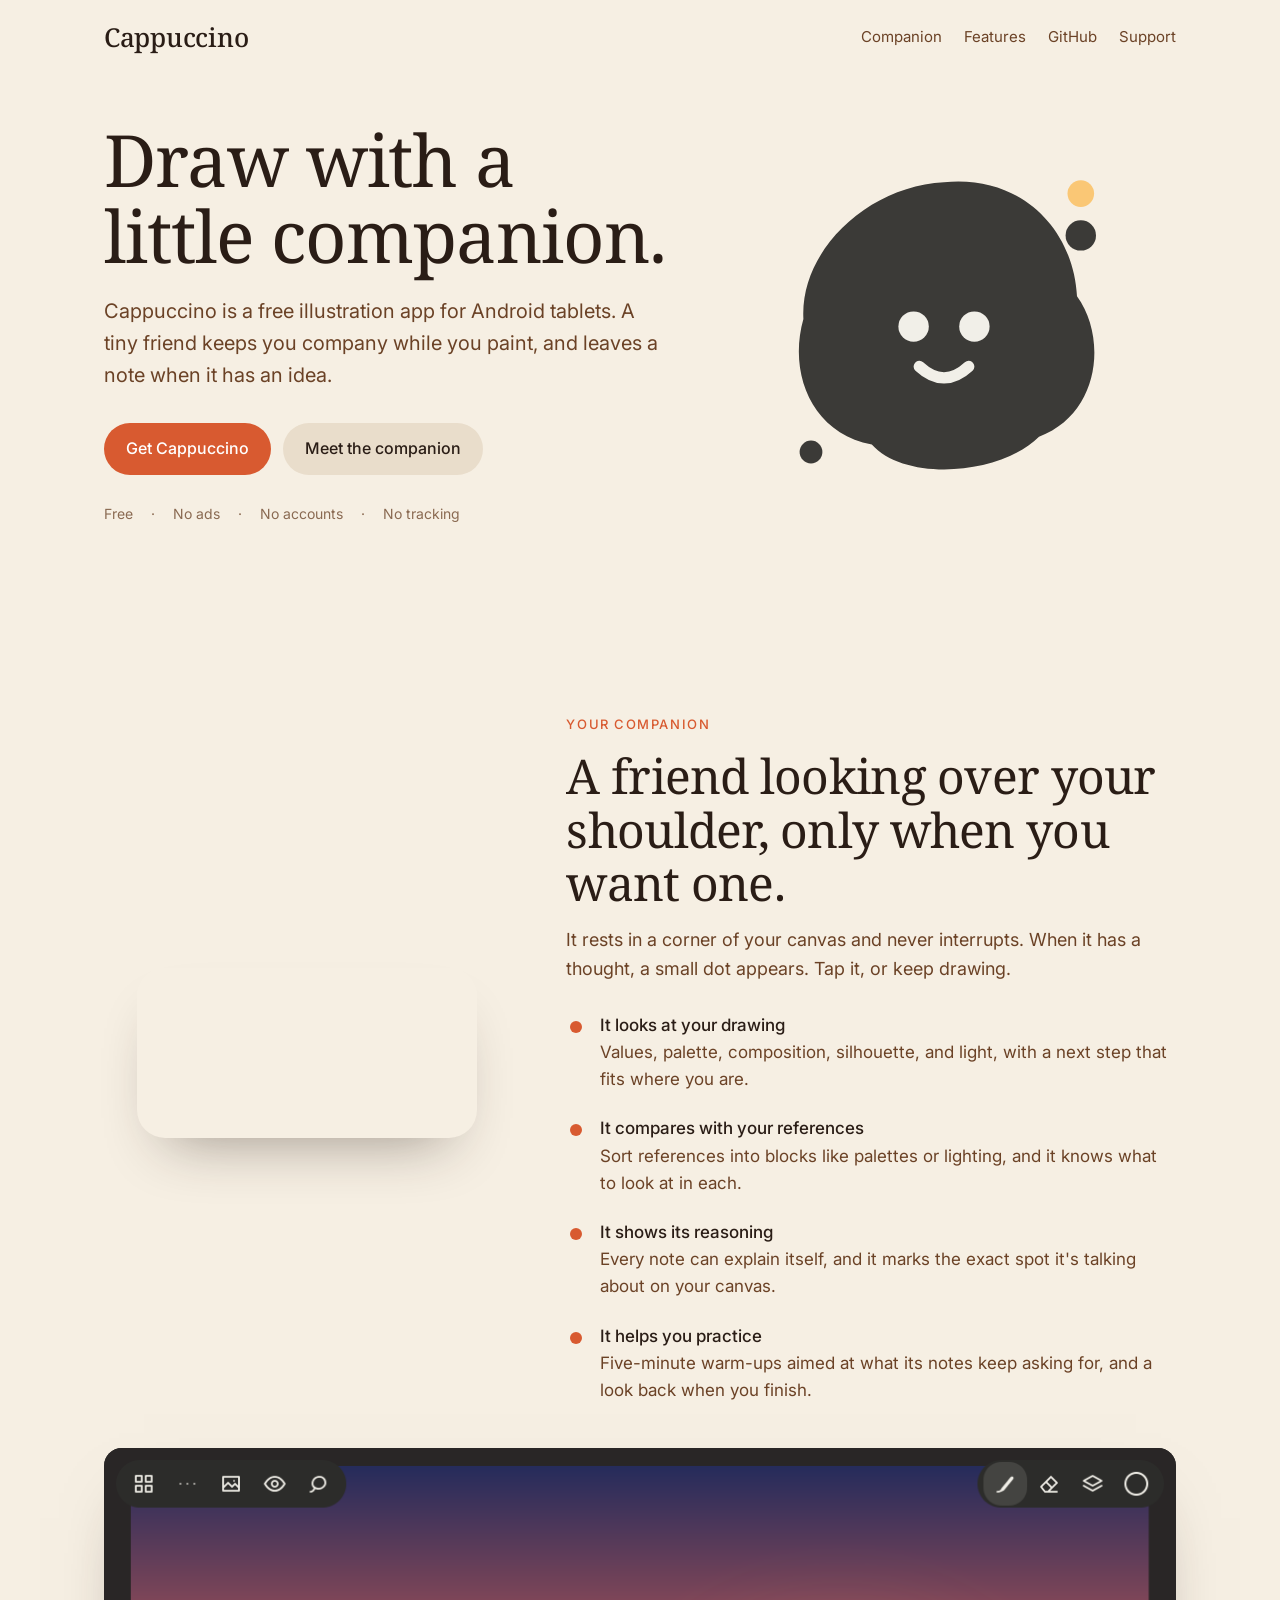
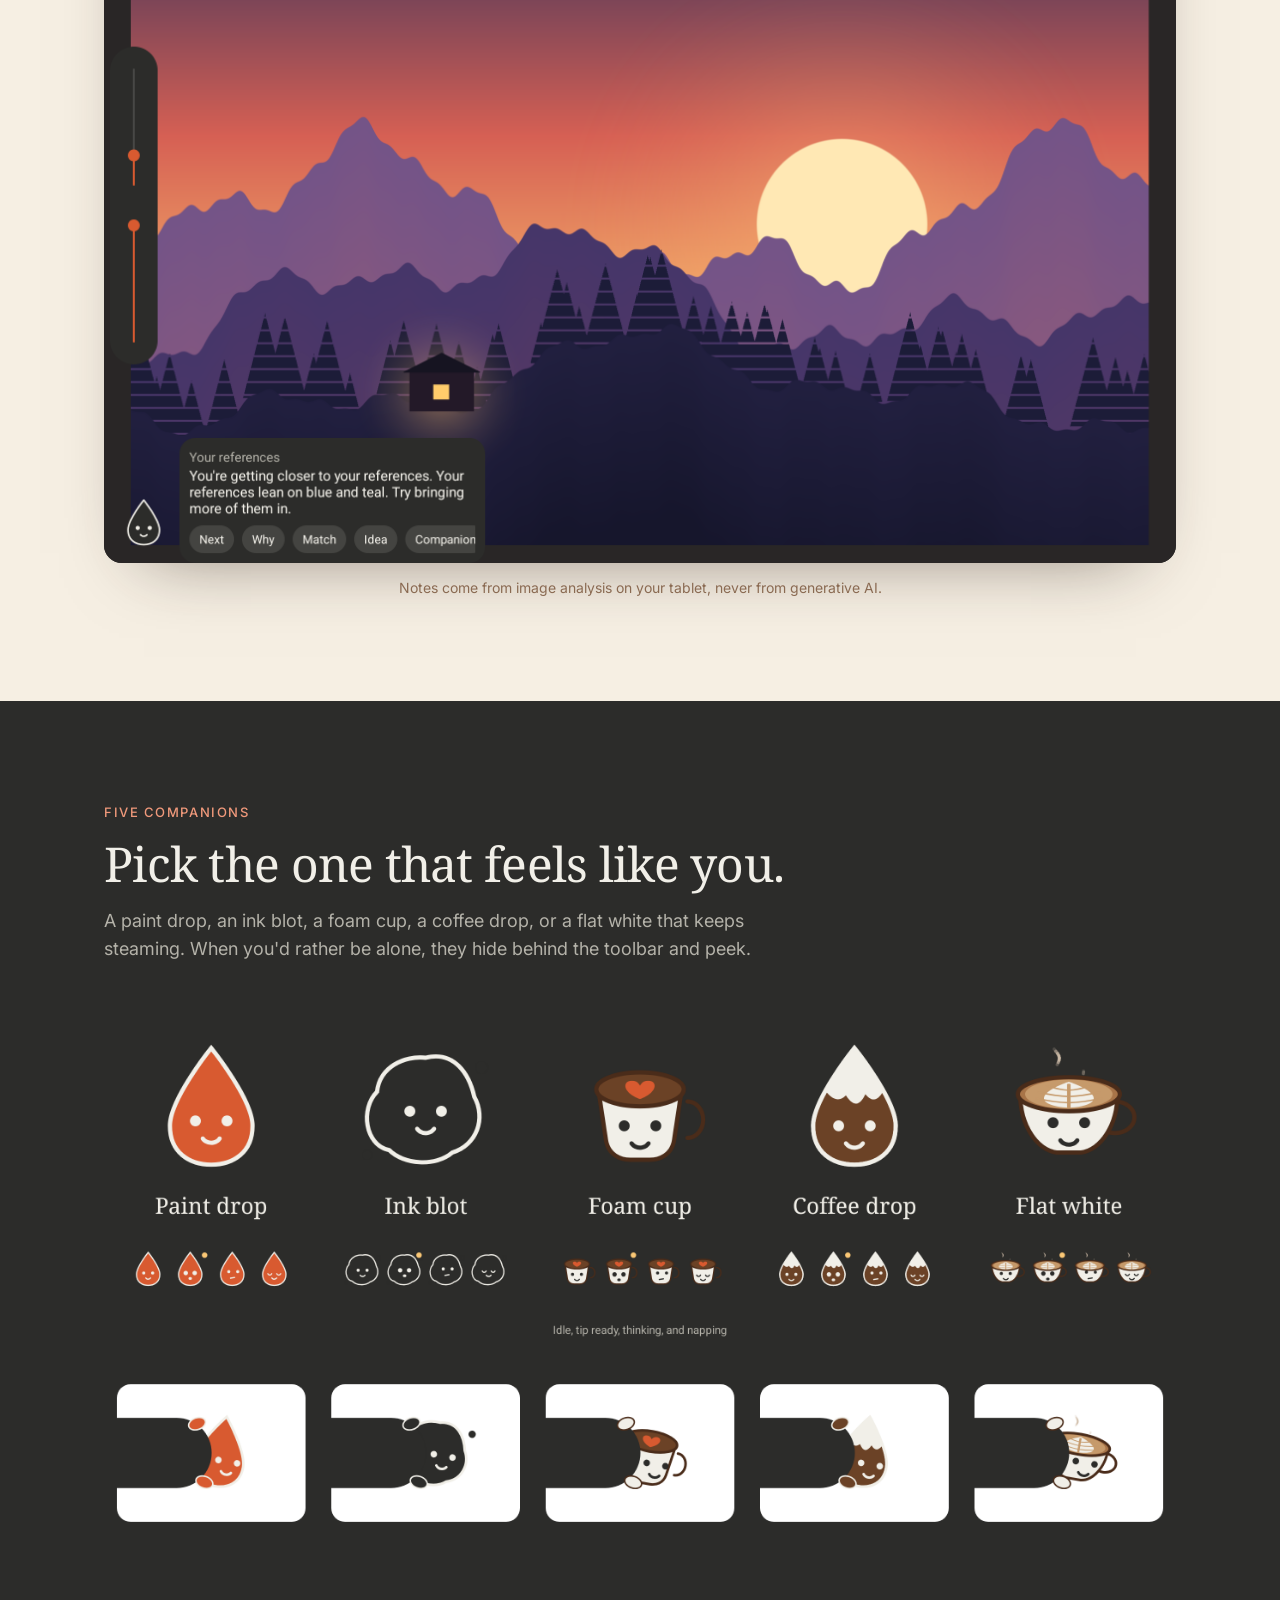
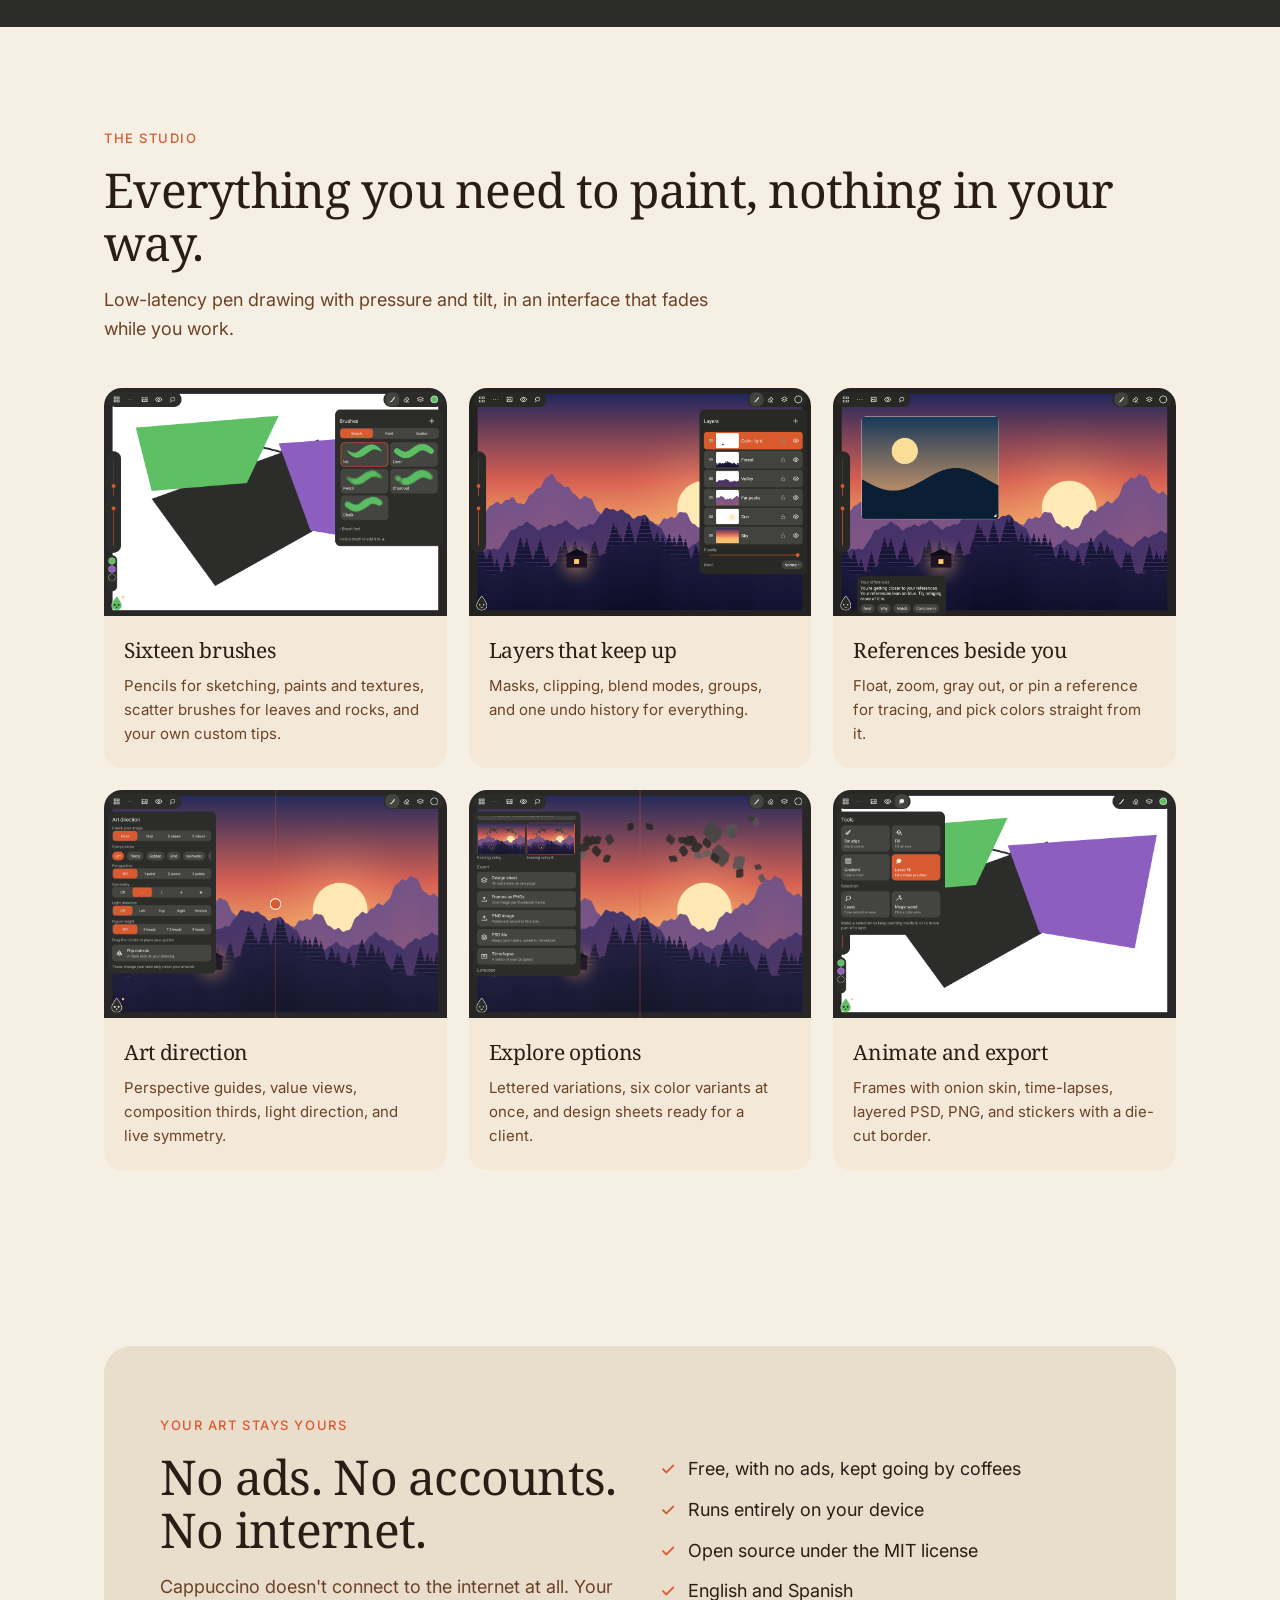
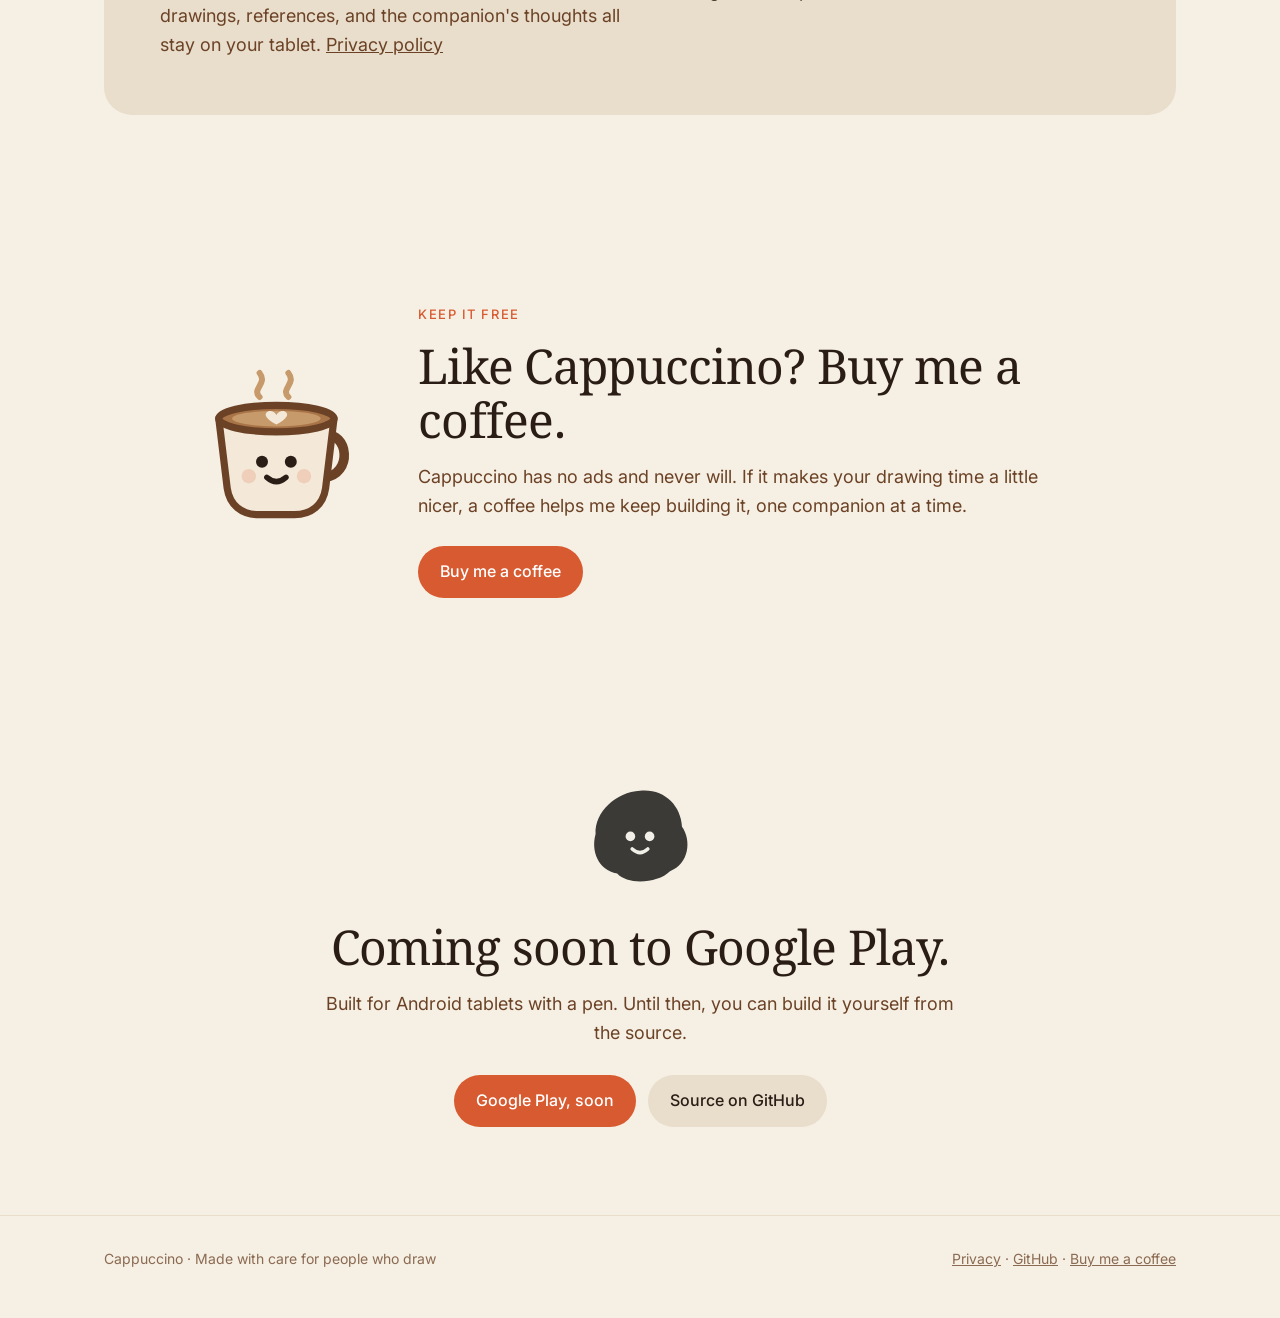
==== docs/index.html @ 154246c0 "page and features" ====
<!doctype html>
<html lang="en">
<head>
<meta charset="utf-8">
<meta name="viewport" content="width=device-width, initial-scale=1">
<title>Cappuccino, draw with a little companion</title>
<meta name="description" content="A free, ad-free illustration app for Android tablets, with a cute companion that gives you art feedback. No accounts, no tracking.">
<meta property="og:title" content="Cappuccino">
<meta property="og:description" content="Draw with a little companion. Free, no ads, no tracking.">
<meta property="og:image" content="screenshots/companion-note.png">
<link rel="icon" href="data:image/svg+xml,%3Csvg xmlns='http://www.w3.org/2000/svg' viewBox='0 0 200 200'%3E%3Cpath fill='%233b3a37' d='M100 28C140 24 168 52 170 88C186 110 182 150 150 162C130 182 80 186 62 166C30 160 18 128 26 100C24 64 60 30 100 28Z'/%3E%3Ccircle cx='84' cy='104' r='9' fill='%23f1efe8'/%3E%3Ccircle cx='116' cy='104' r='9' fill='%23f1efe8'/%3E%3C/svg%3E">
<link rel="preconnect" href="https://fonts.googleapis.com">
<link rel="preconnect" href="https://fonts.gstatic.com" crossorigin>
<link href="https://fonts.googleapis.com/css2?family=Noto+Serif:wght@400;500&family=Inter:wght@400;500&display=swap" rel="stylesheet">
<style>
  :root {
    --cream: #f6efe3;
    --oat: #e9ddcb;
    --foam: #f4e9d8;
    --espresso: #2a1d16;
    --cocoa: #6b4226;
    --accent: #d85a30;
    --ink: #3b3a37;
    --studio: #2c2c2a;
    --studio-text: #f1efe8;
    --muted: #8a6a52;
    --serif: "Noto Serif", Georgia, serif;
    --sans: "Inter", system-ui, sans-serif;
  }
  * { box-sizing: border-box; }
  html { scroll-behavior: smooth; }
  body {
    margin: 0;
    background: var(--cream);
    color: var(--espresso);
    font: 17px/1.6 var(--sans);
    -webkit-font-smoothing: antialiased;
  }
  img, video { display: block; max-width: 100%; }
  a { color: inherit; }
  .wrap { max-width: 1120px; margin: 0 auto; padding: 0 24px; }

  nav { display: flex; align-items: center; justify-content: space-between; padding: 24px 0; }
  .wordmark { font: 500 26px/1 var(--serif); text-decoration: none; letter-spacing: -0.01em; }
  nav .links { display: flex; gap: 22px; font-size: 15px; }
  nav .links a { text-decoration: none; color: var(--cocoa); }
  nav .links a:hover { color: var(--espresso); }

  .hero { display: grid; grid-template-columns: 1.1fr 0.9fr; align-items: center; gap: 40px; padding: 48px 0 88px; }
  h1, h2, h3 { font-family: var(--serif); font-weight: 400; letter-spacing: -0.015em; margin: 0; }
  h1 { font-size: clamp(42px, 6vw, 72px); line-height: 1.05; }
  .lede { font-size: 20px; color: var(--cocoa); margin: 22px 0 32px; max-width: 30em; }
  .buttons { display: flex; flex-wrap: wrap; gap: 12px; }
  .button {
    display: inline-flex; align-items: center; gap: 8px; padding: 13px 22px; border-radius: 999px;
    background: var(--oat); color: var(--espresso); text-decoration: none; font-weight: 500; font-size: 16px;
  }
  .button.primary { background: var(--accent); color: #fff; }
  .button.soon { cursor: default; }
  .tags { display: flex; flex-wrap: wrap; gap: 18px; margin-top: 28px; color: var(--muted); font-size: 14px; }
  .tags span::before { content: "·"; margin-right: 18px; }
  .tags span:first-child::before { content: none; }

  .blot { width: min(380px, 80vw); margin: 0 auto; }
  .blot svg { width: 100%; height: auto; overflow: visible; }
  .bob { animation: bob 4.5s ease-in-out infinite; transform-origin: 100px 170px; }
  .eyes { animation: blink 4.2s infinite; transform-box: fill-box; transform-origin: center; }
  .moon { animation: drift 6s ease-in-out infinite; }
  .moon.two { animation-delay: -3s; }
  .tip { animation: tip 4.2s ease-in-out infinite; transform-origin: 172px 34px; }
  @keyframes bob { 0%, 100% { transform: translateY(0) scale(1, 1); } 50% { transform: translateY(-8px) scale(1.01, 0.99); } }
  @keyframes blink { 0%, 92%, 100% { transform: scaleY(1); } 95% { transform: scaleY(0.1); } }
  @keyframes drift { 0%, 100% { transform: translate(0, 0); } 50% { transform: translate(4px, -6px); } }
  @keyframes tip { 0%, 40%, 100% { transform: scale(0); opacity: 0; } 50%, 85% { transform: scale(1); opacity: 1; } }

  section { padding: 88px 0; }
  .eyebrow { font-size: 13px; letter-spacing: 0.12em; text-transform: uppercase; color: var(--accent); font-weight: 500; margin-bottom: 14px; }
  h2 { font-size: clamp(32px, 4.2vw, 48px); line-height: 1.12; }
  .intro { max-width: 36em; color: var(--cocoa); font-size: 18px; margin: 16px 0 0; }

  .meet { display: grid; grid-template-columns: 0.8fr 1.2fr; gap: 56px; align-items: center; }
  .reel { width: 100%; max-width: 340px; border-radius: 28px; box-shadow: 0 30px 60px -30px rgba(42, 29, 22, 0.45); margin: 0 auto; }
  .points { list-style: none; padding: 0; margin: 28px 0 0; display: grid; gap: 22px; }
  .points li { padding-left: 34px; position: relative; }
  .points li::before { content: ""; position: absolute; left: 4px; top: 9px; width: 12px; height: 12px; border-radius: 50%; background: var(--accent); }
  .points b { font-weight: 500; display: block; }
  .points span { color: var(--cocoa); }

  .shot { border-radius: 18px; overflow: hidden; box-shadow: 0 30px 70px -40px rgba(42, 29, 22, 0.55); background: var(--studio); }
  .wide { margin-top: 44px; }
  .caption { text-align: center; color: var(--muted); font-size: 14px; margin-top: 14px; }

  .studio { background: var(--studio); color: var(--studio-text); }
  .studio .intro { color: #b4b2a9; }
  .studio .eyebrow { color: #f0997b; }
  .companions { margin-top: 44px; border-radius: 18px; overflow: hidden; }
  .companions + .companions { margin-top: 16px; }

  .grid { display: grid; grid-template-columns: repeat(3, 1fr); gap: 22px; margin-top: 44px; }
  .card { background: var(--foam); border-radius: 18px; overflow: hidden; display: flex; flex-direction: column; }
  .card img { aspect-ratio: 3 / 2; object-fit: cover; width: 100%; }
  .card div { padding: 18px 20px 22px; }
  .card h3 { font-size: 21px; margin-bottom: 6px; }
  .card p { margin: 0; color: var(--cocoa); font-size: 15px; }

  .promise { background: var(--oat); border-radius: 28px; padding: 56px; display: grid; grid-template-columns: 1fr 1fr; gap: 40px; align-items: center; }
  .promise ul { list-style: none; padding: 0; margin: 0; display: grid; gap: 12px; font-size: 18px; }
  .promise li::before { content: "✓"; color: var(--accent); margin-right: 12px; font-weight: 500; }

  .coffee { display: grid; grid-template-columns: auto 1fr; gap: 48px; align-items: center; max-width: 900px; margin: 0 auto; }
  .coffee .cup { width: 180px; overflow: visible; }
  .coffee .buttons { margin-top: 26px; }
  .steam { animation: steam 3s ease-in-out infinite; }
  @keyframes steam { 0%, 100% { opacity: 0.35; transform: translateY(2px); } 50% { opacity: 1; transform: translateY(-4px); } }

  .download { text-align: center; }
  .download .buttons { justify-content: center; margin-top: 28px; }
  .download .blot { width: 120px; margin-bottom: 18px; }

  footer { border-top: 1px solid var(--oat); padding: 32px 0 48px; color: var(--muted); font-size: 14px; }
  footer .wrap { display: flex; flex-wrap: wrap; justify-content: space-between; gap: 12px; }

  @media (max-width: 860px) {
    .hero, .meet, .promise { grid-template-columns: 1fr; }
    .hero { padding-top: 16px; text-align: left; }
    .hero .blot { order: -1; width: 220px; margin: 0; }
    .grid { grid-template-columns: 1fr 1fr; }
    .promise { padding: 36px 28px; }
    .coffee { grid-template-columns: 1fr; gap: 20px; }
    .coffee .cup { width: 120px; }
    section { padding: 64px 0; }
  }
  @media (max-width: 560px) {
    .grid { grid-template-columns: 1fr; }
    nav .links a.optional { display: none; }
  }
  @media (prefers-reduced-motion: reduce) {
    .bob, .eyes, .moon, .tip, .steam { animation: none; }
    .tip { opacity: 0; }
  }
</style>
</head>
<body>

<header class="wrap">
  <nav>
    <a class="wordmark" href="#">Cappuccino</a>
    <div class="links">
      <a class="optional" href="#companion">Companion</a>
      <a class="optional" href="#features">Features</a>
      <a href="https://github.com/FedeLoch/cappuccino">GitHub</a>
      <a href="https://buymeacoffee.com/fedelochbaum">Support</a>
    </div>
  </nav>

  <div class="hero">
    <div>
      <h1>Draw with a little companion.</h1>
      <p class="lede">Cappuccino is a free illustration app for Android tablets. A tiny friend keeps you company while you paint, and leaves a note when it has an idea.</p>
      <div class="buttons">
        <a class="button primary" href="#download">Get Cappuccino</a>
        <a class="button" href="#companion">Meet the companion</a>
      </div>
      <div class="tags"><span>Free</span><span>No ads</span><span>No accounts</span><span>No tracking</span></div>
    </div>
    <div class="blot" aria-hidden="true">
      <svg viewBox="0 0 200 200">
        <g class="bob">
          <path fill="#3b3a37" d="M100 28C140 24 168 52 170 88C186 110 182 150 150 162C130 182 80 186 62 166C30 160 18 128 26 100C24 64 60 30 100 28Z"/>
          <g class="eyes">
            <circle cx="84" cy="104" r="8" fill="#f1efe8"/>
            <circle cx="116" cy="104" r="8" fill="#f1efe8"/>
          </g>
          <path d="M87 125Q100 137 113 125" fill="none" stroke="#f1efe8" stroke-width="6" stroke-linecap="round"/>
        </g>
        <circle class="moon" cx="172" cy="56" r="8" fill="#3b3a37"/>
        <circle class="moon two" cx="30" cy="170" r="6" fill="#3b3a37"/>
        <circle class="tip" cx="172" cy="34" r="7" fill="#fac775"/>
      </svg>
    </div>
  </div>
</header>

<main>
  <section id="companion">
    <div class="wrap meet">
      <video class="reel" src="assets/companion-reel.mp4" autoplay muted loop playsinline preload="metadata" aria-label="The ink blot companion waking up, watching you draw, and hiding behind the toolbar"></video>
      <div>
        <p class="eyebrow">Your companion</p>
        <h2>A friend looking over your shoulder, only when you want one.</h2>
        <p class="intro">It rests in a corner of your canvas and never interrupts. When it has a thought, a small dot appears. Tap it, or keep drawing.</p>
        <ul class="points">
          <li><b>It looks at your drawing</b><span>Values, palette, composition, silhouette, and light, with a next step that fits where you are.</span></li>
          <li><b>It compares with your references</b><span>Sort references into blocks like palettes or lighting, and it knows what to look at in each.</span></li>
          <li><b>It shows its reasoning</b><span>Every note can explain itself, and it marks the exact spot it's talking about on your canvas.</span></li>
          <li><b>It helps you practice</b><span>Five-minute warm-ups aimed at what its notes keep asking for, and a look back when you finish.</span></li>
        </ul>
      </div>
    </div>
    <div class="wrap">
      <div class="shot wide"><img src="screenshots/companion-note.png" alt="A companion note comparing an evening landscape with its references" loading="lazy"></div>
      <p class="caption">Notes come from image analysis on your tablet, never from generative AI.</p>
    </div>
  </section>

  <section class="studio">
    <div class="wrap">
      <p class="eyebrow">Five companions</p>
      <h2>Pick the one that feels like you.</h2>
      <p class="intro">A paint drop, an ink blot, a foam cup, a coffee drop, or a flat white that keeps steaming. When you'd rather be alone, they hide behind the toolbar and peek.</p>
      <img class="companions" src="screenshots/companions.png" alt="The five companions, each shown idle, with a tip ready, thinking, and napping" loading="lazy">
      <img class="companions" src="screenshots/companions-hidden.png" alt="Each companion hiding behind the toolbar, holding its edge with two small hands" loading="lazy">
    </div>
  </section>

  <section id="features">
    <div class="wrap">
      <p class="eyebrow">The studio</p>
      <h2>Everything you need to paint, nothing in your way.</h2>
      <p class="intro">Low-latency pen drawing with pressure and tilt, in an interface that fades while you work.</p>
      <div class="grid">
        <article class="card"><img src="screenshots/brushes.png" alt="The brush picker" loading="lazy"><div><h3>Sixteen brushes</h3><p>Pencils for sketching, paints and textures, scatter brushes for leaves and rocks, and your own custom tips.</p></div></article>
        <article class="card"><img src="screenshots/layers.png" alt="The layers panel" loading="lazy"><div><h3>Layers that keep up</h3><p>Masks, clipping, blend modes, groups, and one undo history for everything.</p></div></article>
        <article class="card"><img src="screenshots/references.png" alt="A floating reference over the canvas" loading="lazy"><div><h3>References beside you</h3><p>Float, zoom, gray out, or pin a reference for tracing, and pick colors straight from it.</p></div></article>
        <article class="card"><img src="screenshots/art-direction.png" alt="Composition and perspective guides" loading="lazy"><div><h3>Art direction</h3><p>Perspective guides, value views, composition thirds, light direction, and live symmetry.</p></div></article>
        <article class="card"><img src="screenshots/variations.png" alt="Lettered variations side by side" loading="lazy"><div><h3>Explore options</h3><p>Lettered variations, six color variants at once, and design sheets ready for a client.</p></div></article>
        <article class="card"><img src="screenshots/tools.png" alt="Smudge, fill, gradient and lasso tools" loading="lazy"><div><h3>Animate and export</h3><p>Frames with onion skin, time-lapses, layered PSD, PNG, and stickers with a die-cut border.</p></div></article>
      </div>
    </div>
  </section>

  <section>
    <div class="wrap">
      <div class="promise">
        <div>
          <p class="eyebrow">Your art stays yours</p>
          <h2>No ads. No accounts. No internet.</h2>
          <p class="intro">Cappuccino doesn't connect to the internet at all. Your drawings, references, and the companion's thoughts all stay on your tablet. <a href="privacy.html">Privacy policy</a></p>
        </div>
        <ul>
          <li>Free, with no ads, kept going by coffees</li>
          <li>Runs entirely on your device</li>
          <li>Open source under the MIT license</li>
          <li>English and Spanish</li>
        </ul>
      </div>
    </div>
  </section>

  <section id="support">
    <div class="wrap">
      <div class="coffee">
        <svg class="cup" viewBox="0 0 150 140" aria-hidden="true">
          <path class="steam" d="M58 30c-7-7 7-11 0-20M82 30c-7-7 7-11 0-20" fill="none" stroke="#c69a6b" stroke-width="5" stroke-linecap="round"/>
          <path d="M112 62c20-3 24 32 0 35" fill="none" stroke="#6b4226" stroke-width="8" stroke-linecap="round"/>
          <path d="M24 48h96l-7 58c-2 14-12 22-26 22H57c-14 0-24-8-26-22z" fill="#f4e9d8" stroke="#6b4226" stroke-width="6" stroke-linejoin="round"/>
          <ellipse cx="72" cy="48" rx="48" ry="11" fill="#a87448" stroke="#6b4226" stroke-width="6"/>
          <ellipse cx="72" cy="48" rx="37" ry="6.5" fill="#c69a6b"/>
          <path d="M72 53c-9-5-11-9-7-11 3-1 6 1 7 3 1-2 4-4 7-3 4 2 2 6-7 11z" fill="#f4e9d8"/>
          <circle cx="49" cy="96" r="6" fill="#d85a30" opacity="0.18"/>
          <circle cx="95" cy="96" r="6" fill="#d85a30" opacity="0.18"/>
          <g class="eyes"><circle cx="60" cy="84" r="5" fill="#2a1d16"/><circle cx="84" cy="84" r="5" fill="#2a1d16"/></g>
          <path d="M64 97q8 7 16 0" fill="none" stroke="#2a1d16" stroke-width="4.5" stroke-linecap="round"/>
        </svg>
        <div>
          <p class="eyebrow">Keep it free</p>
          <h2>Like Cappuccino? Buy me a coffee.</h2>
          <p class="intro">Cappuccino has no ads and never will. If it makes your drawing time a little nicer, a coffee helps me keep building it, one companion at a time.</p>
          <div class="buttons"><a class="button primary" href="https://buymeacoffee.com/fedelochbaum">Buy me a coffee</a></div>
        </div>
      </div>
    </div>
  </section>

  <section id="download" class="download">
    <div class="wrap">
      <div class="blot" aria-hidden="true">
        <svg viewBox="0 0 200 200">
          <g class="bob">
            <path fill="#3b3a37" d="M100 28C140 24 168 52 170 88C186 110 182 150 150 162C130 182 80 186 62 166C30 160 18 128 26 100C24 64 60 30 100 28Z"/>
            <g class="eyes"><circle cx="84" cy="104" r="8" fill="#f1efe8"/><circle cx="116" cy="104" r="8" fill="#f1efe8"/></g>
            <path d="M87 125Q100 137 113 125" fill="none" stroke="#f1efe8" stroke-width="6" stroke-linecap="round"/>
          </g>
        </svg>
      </div>
      <h2>Coming soon to Google Play.</h2>
      <p class="intro" style="margin-left:auto;margin-right:auto">Built for Android tablets with a pen. Until then, you can build it yourself from the source.</p>
      <div class="buttons">
        <span class="button primary soon">Google Play, soon</span>
        <a class="button" href="https://github.com/FedeLoch/cappuccino">Source on GitHub</a>
      </div>
    </div>
  </section>
</main>

<footer>
  <div class="wrap">
    <span>Cappuccino · Made with care for people who draw</span>
    <span><a href="privacy.html">Privacy</a> · <a href="https://github.com/FedeLoch/cappuccino">GitHub</a> · <a href="https://buymeacoffee.com/fedelochbaum">Buy me a coffee</a></span>
  </div>
</footer>

</body>
</html>
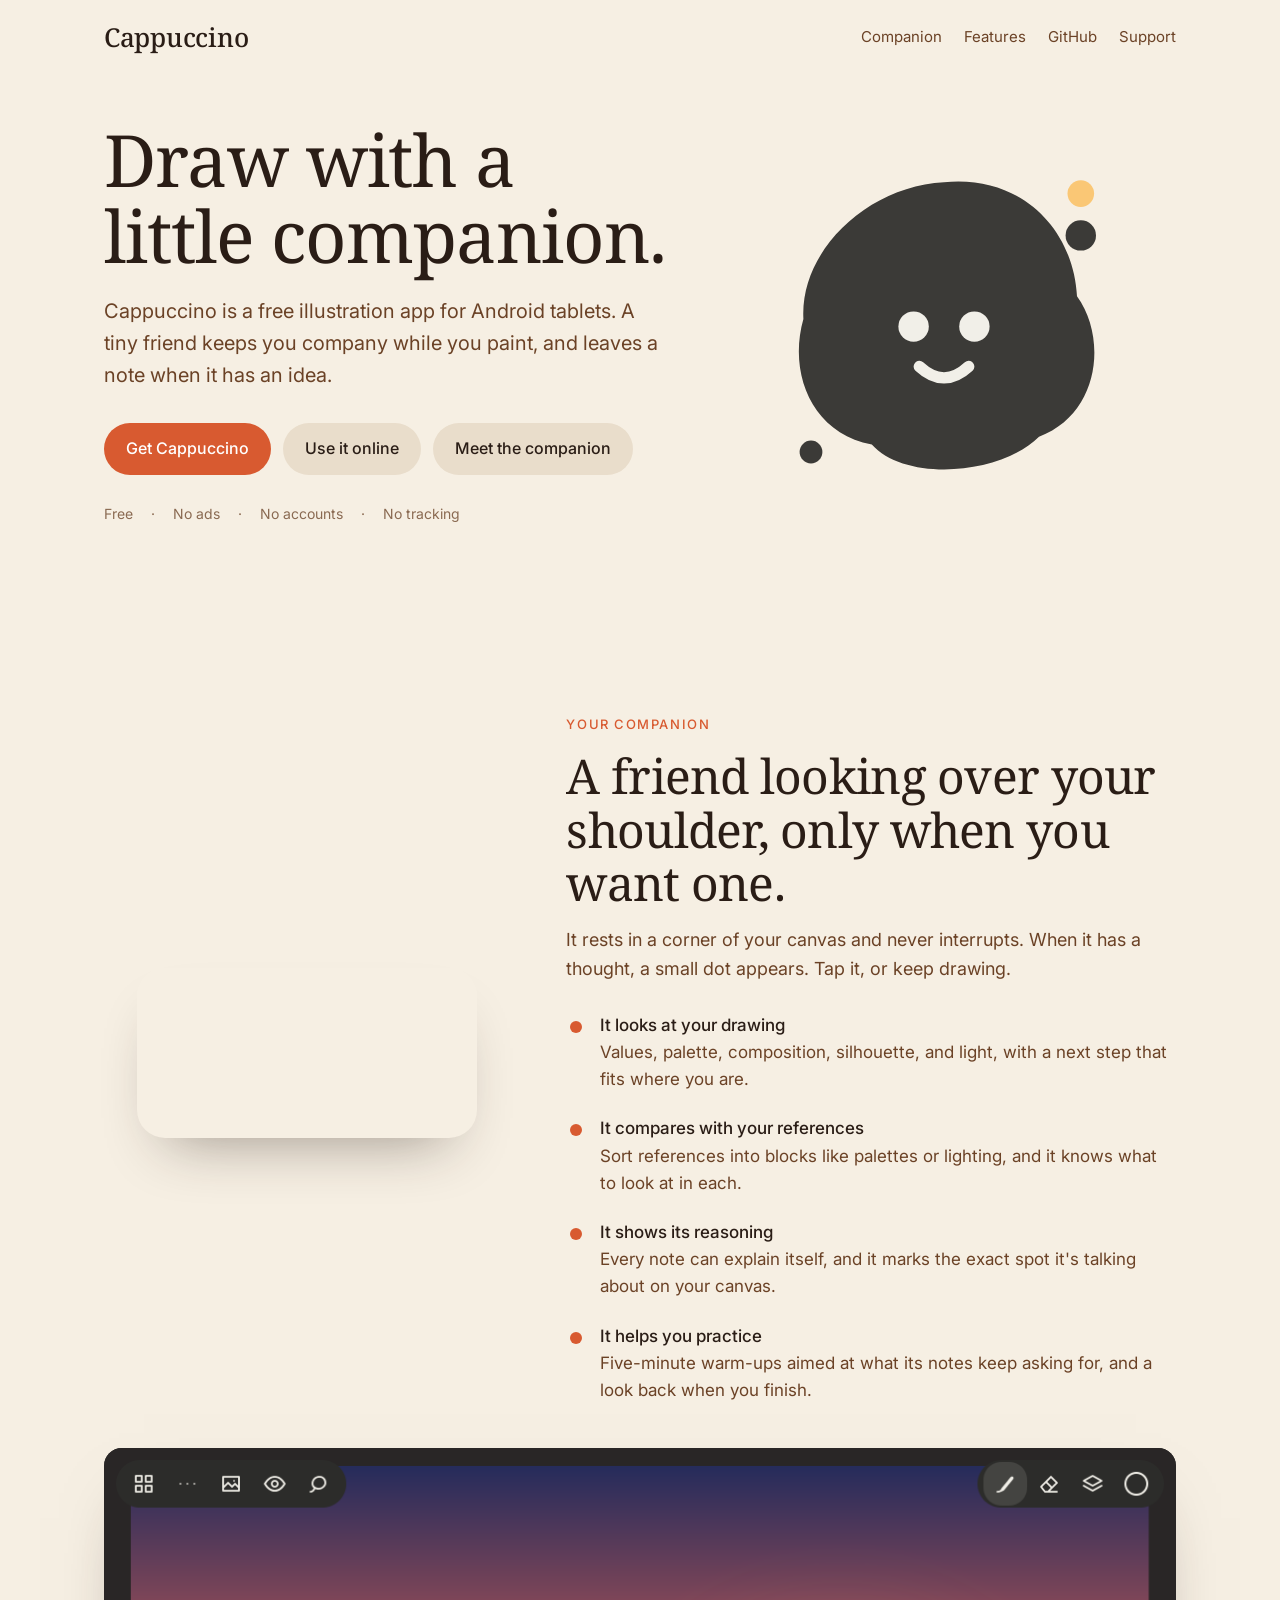
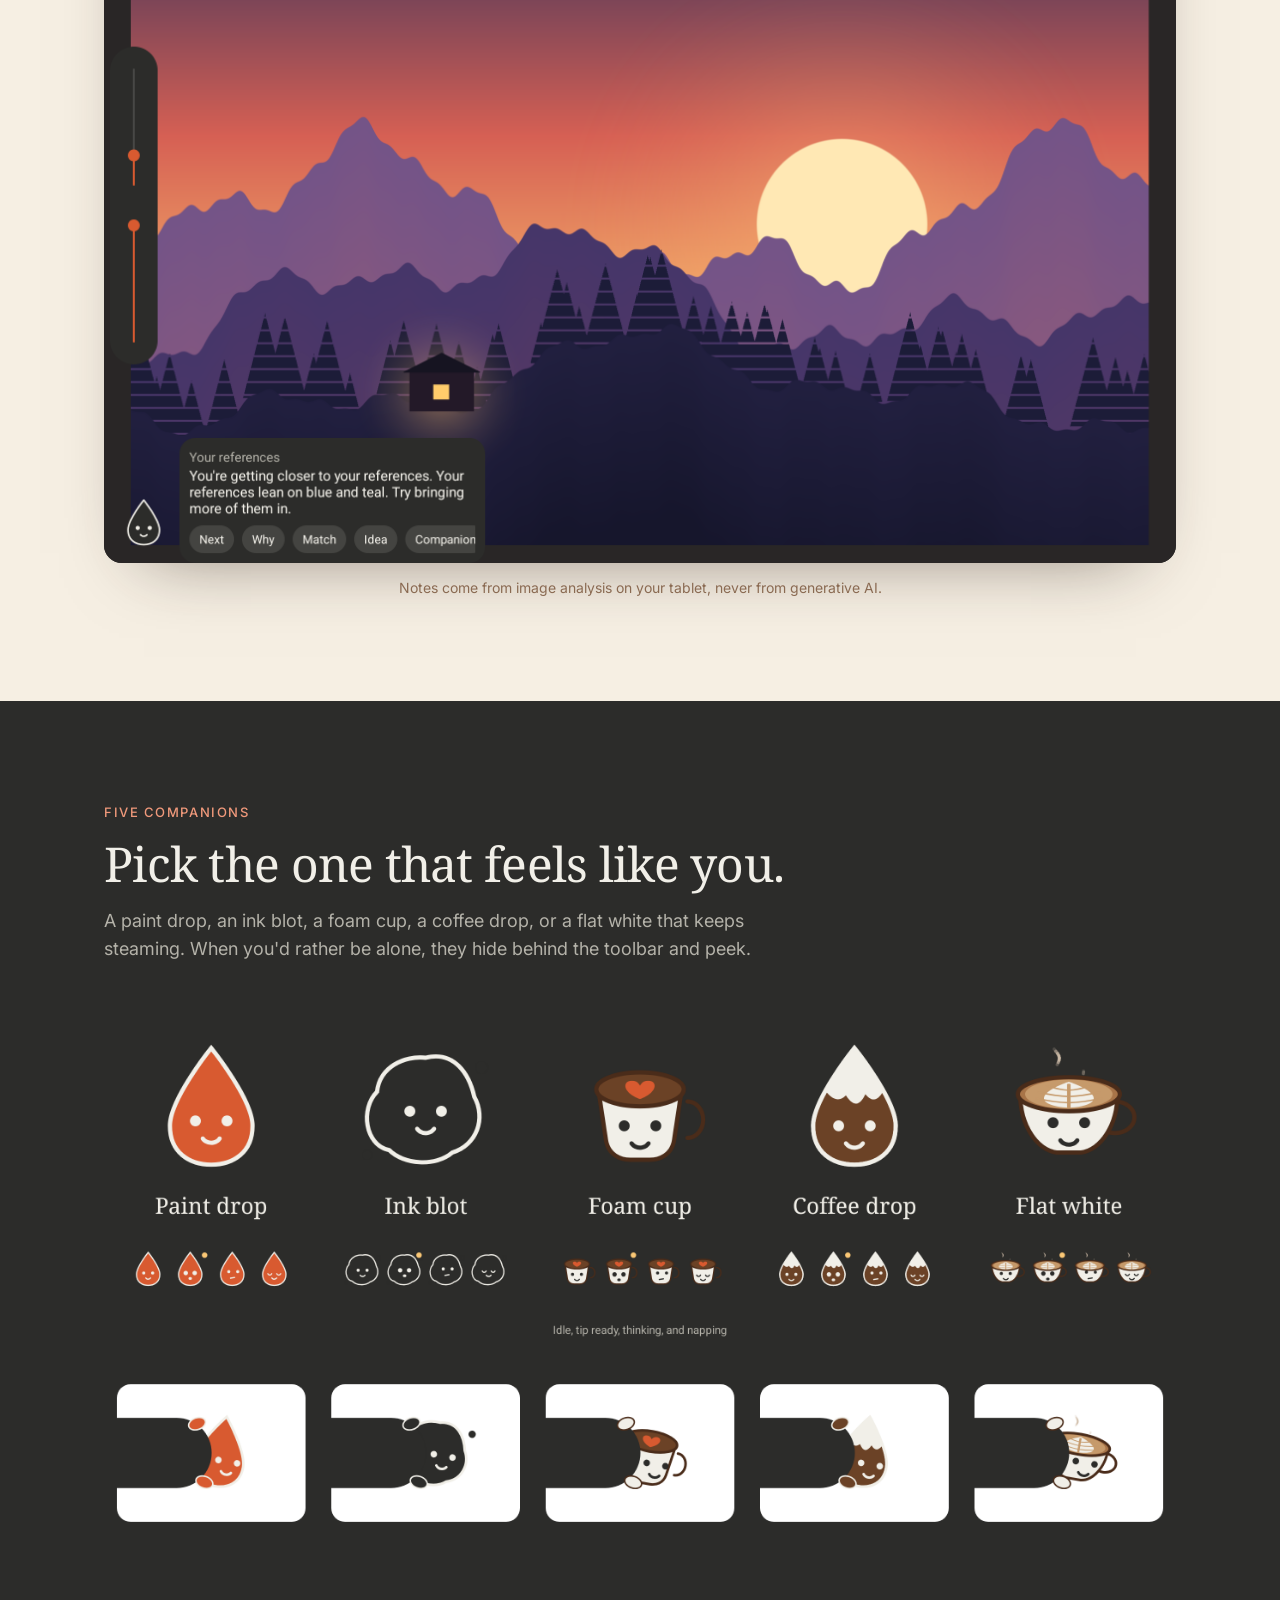
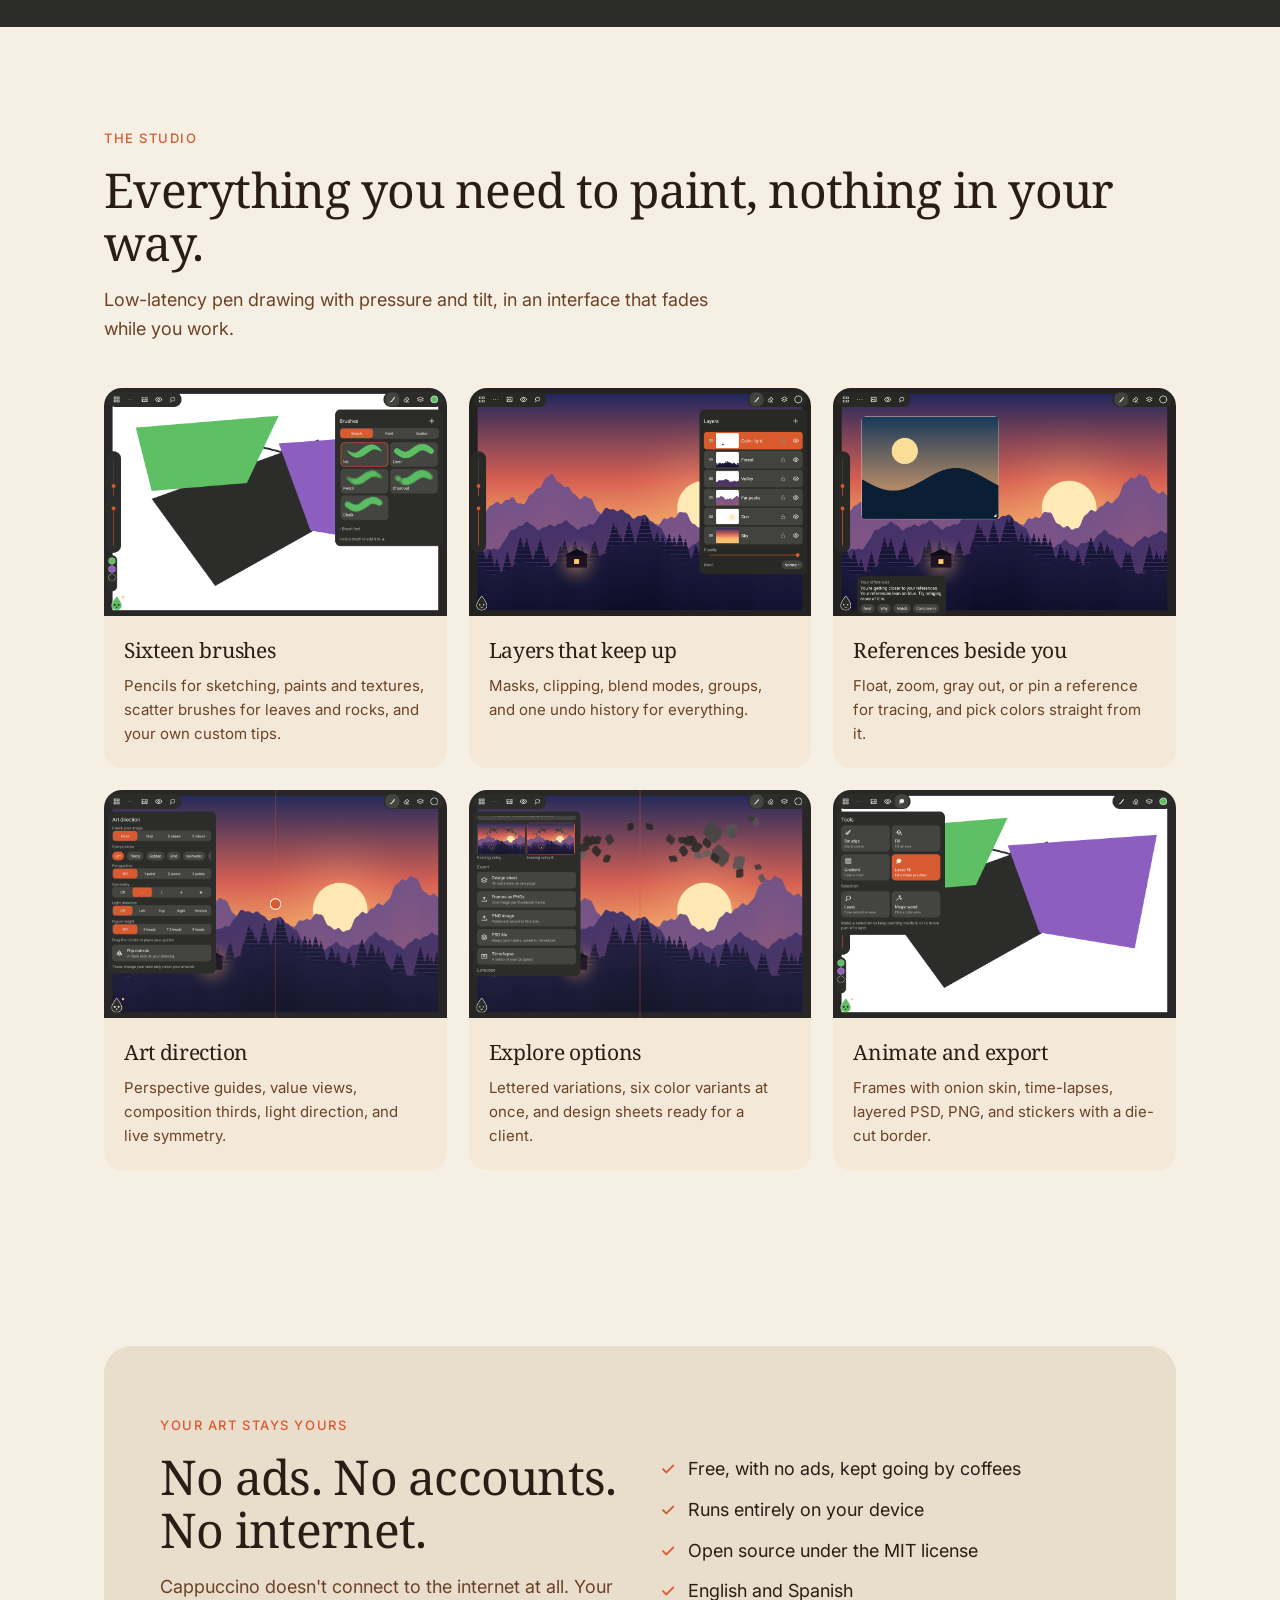
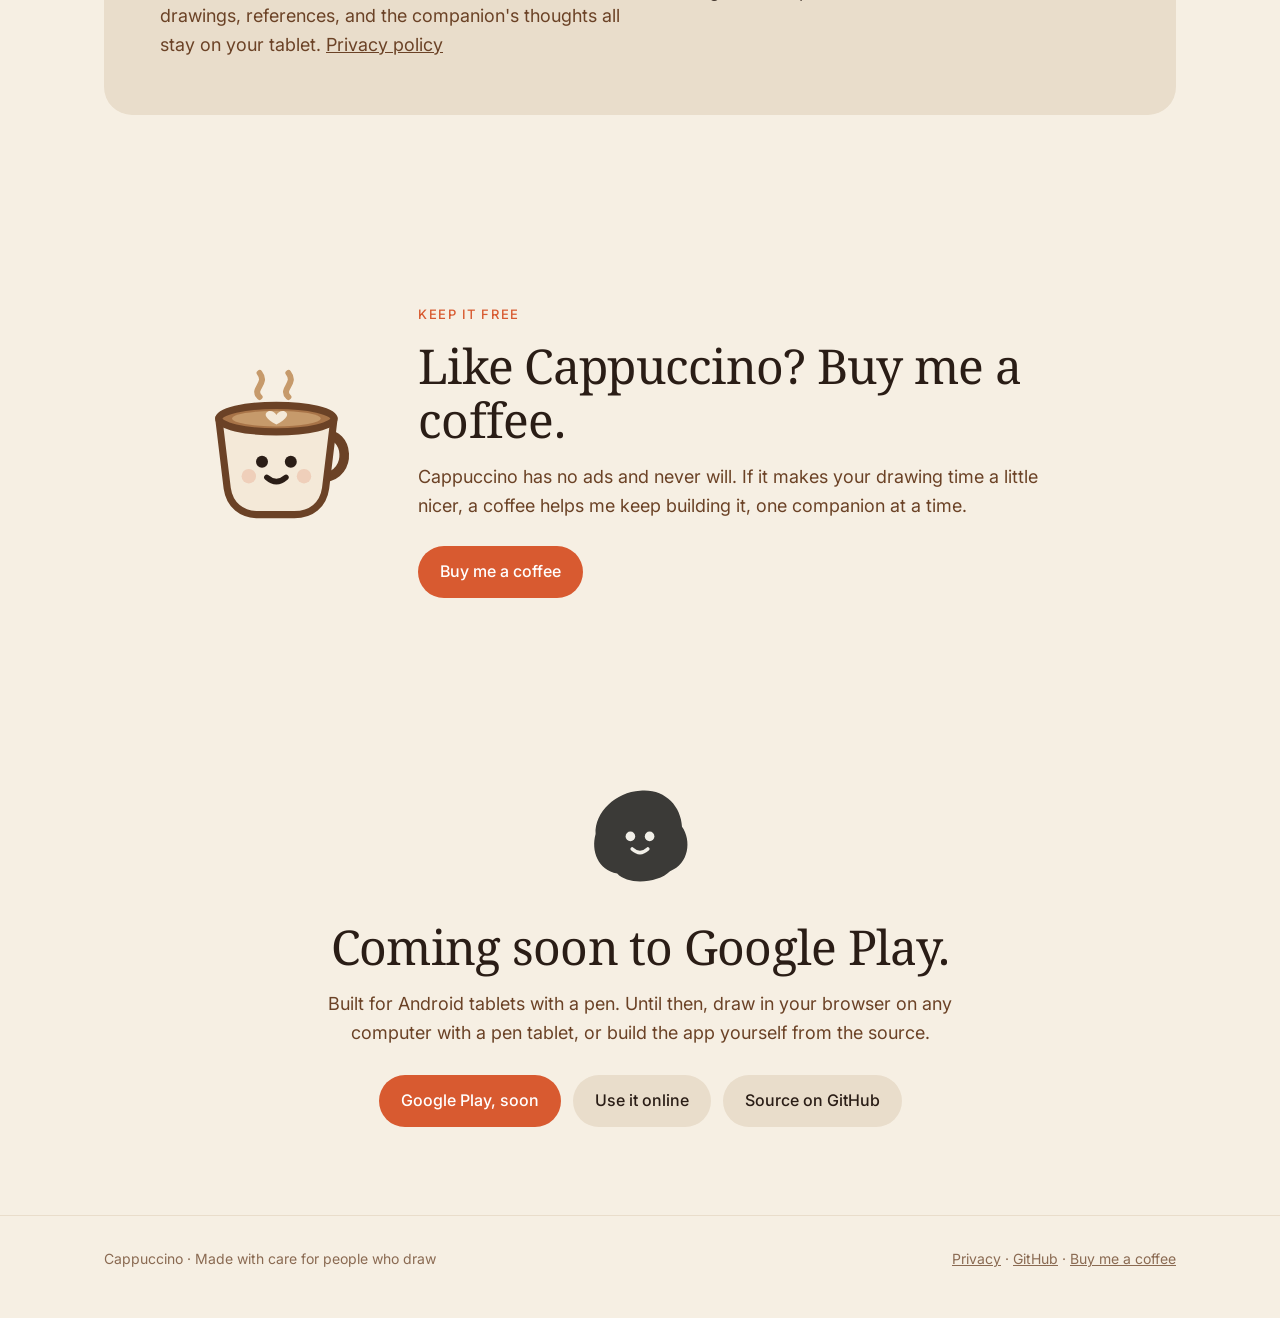
==== commit bdaa6580: "home" ====
--- a/docs/index.html
+++ b/docs/index.html
@@ -159,6 +159,7 @@
       <p class="lede">Cappuccino is a free illustration app for Android tablets. A tiny friend keeps you company while you paint, and leaves a note when it has an idea.</p>
       <div class="buttons">
         <a class="button primary" href="#download">Get Cappuccino</a>
+        <a class="button" href="app/">Use it online</a>
         <a class="button" href="#companion">Meet the companion</a>
       </div>
       <div class="tags"><span>Free</span><span>No ads</span><span>No accounts</span><span>No tracking</span></div>
@@ -284,9 +285,10 @@
         </svg>
       </div>
       <h2>Coming soon to Google Play.</h2>
-      <p class="intro" style="margin-left:auto;margin-right:auto">Built for Android tablets with a pen. Until then, you can build it yourself from the source.</p>
+      <p class="intro" style="margin-left:auto;margin-right:auto">Built for Android tablets with a pen. Until then, draw in your browser on any computer with a pen tablet, or build the app yourself from the source.</p>
       <div class="buttons">
         <span class="button primary soon">Google Play, soon</span>
+        <a class="button" href="app/">Use it online</a>
         <a class="button" href="https://github.com/FedeLoch/cappuccino">Source on GitHub</a>
       </div>
     </div>
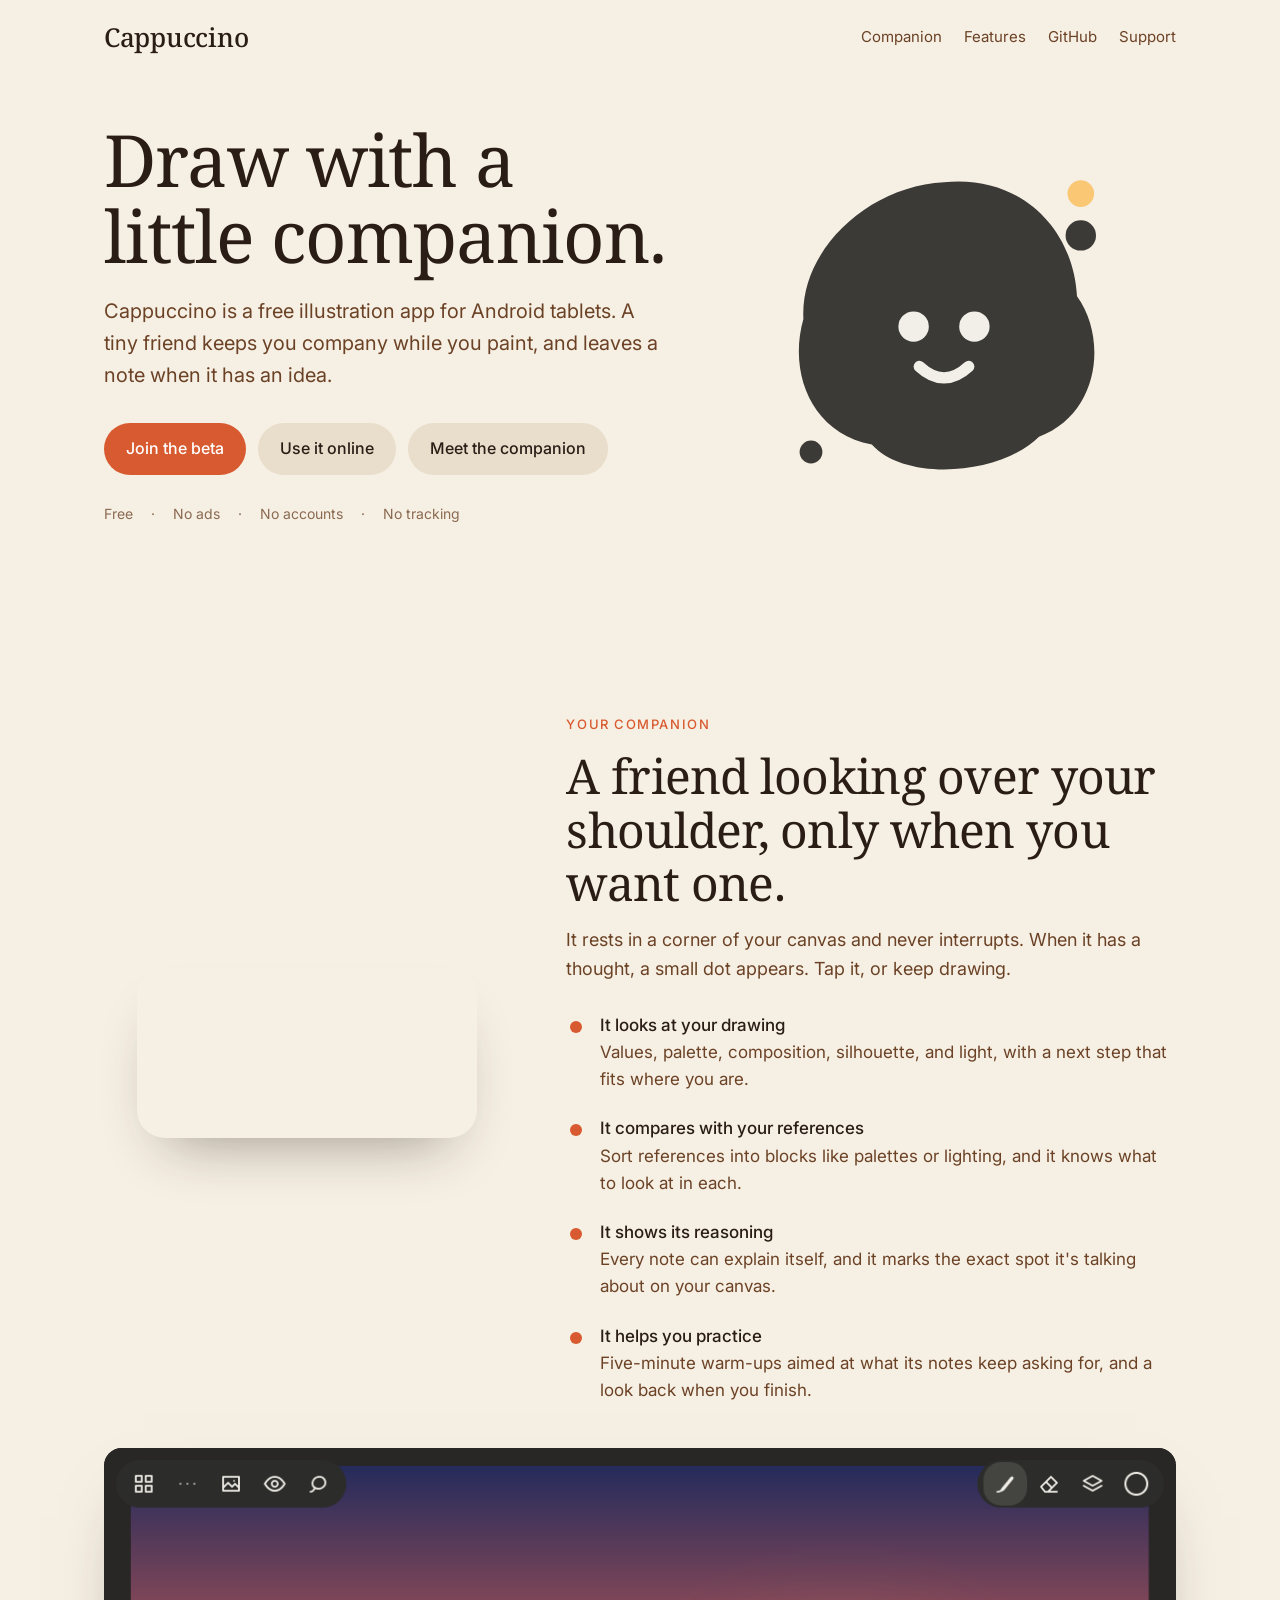
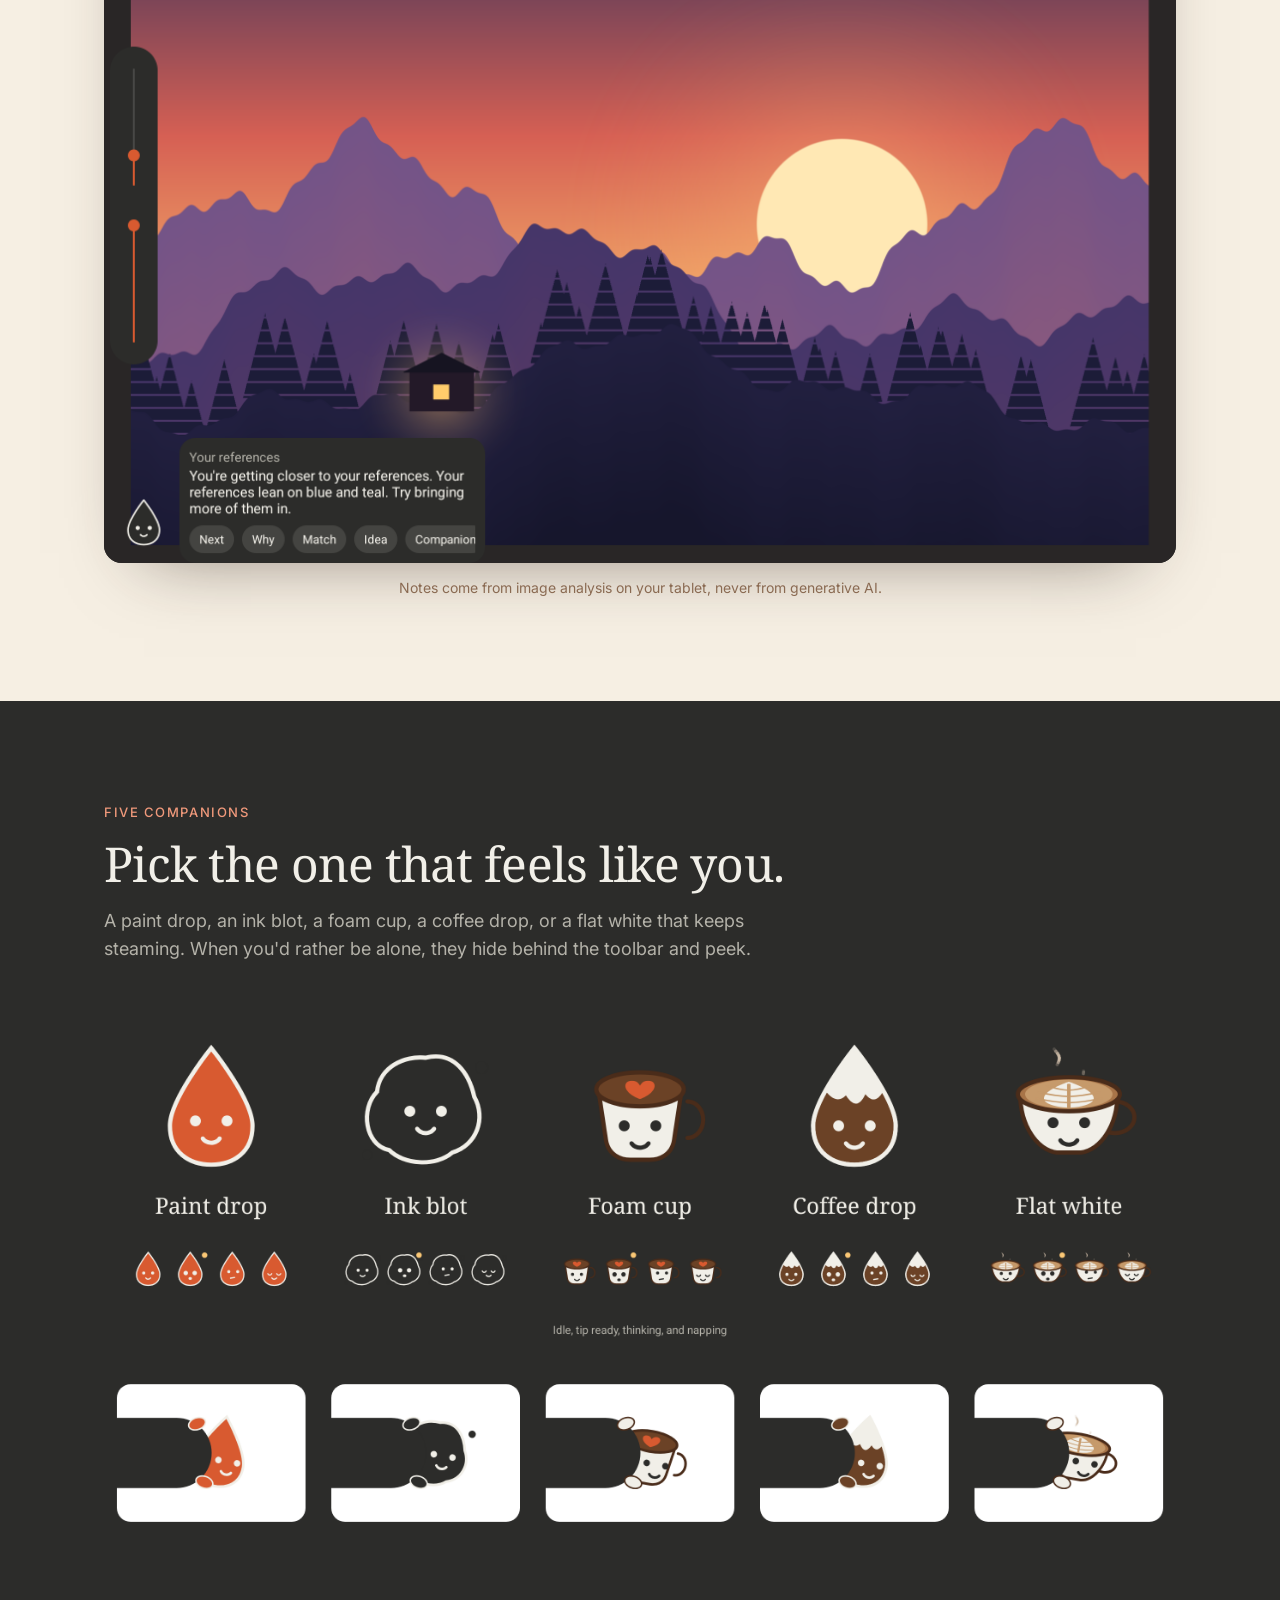
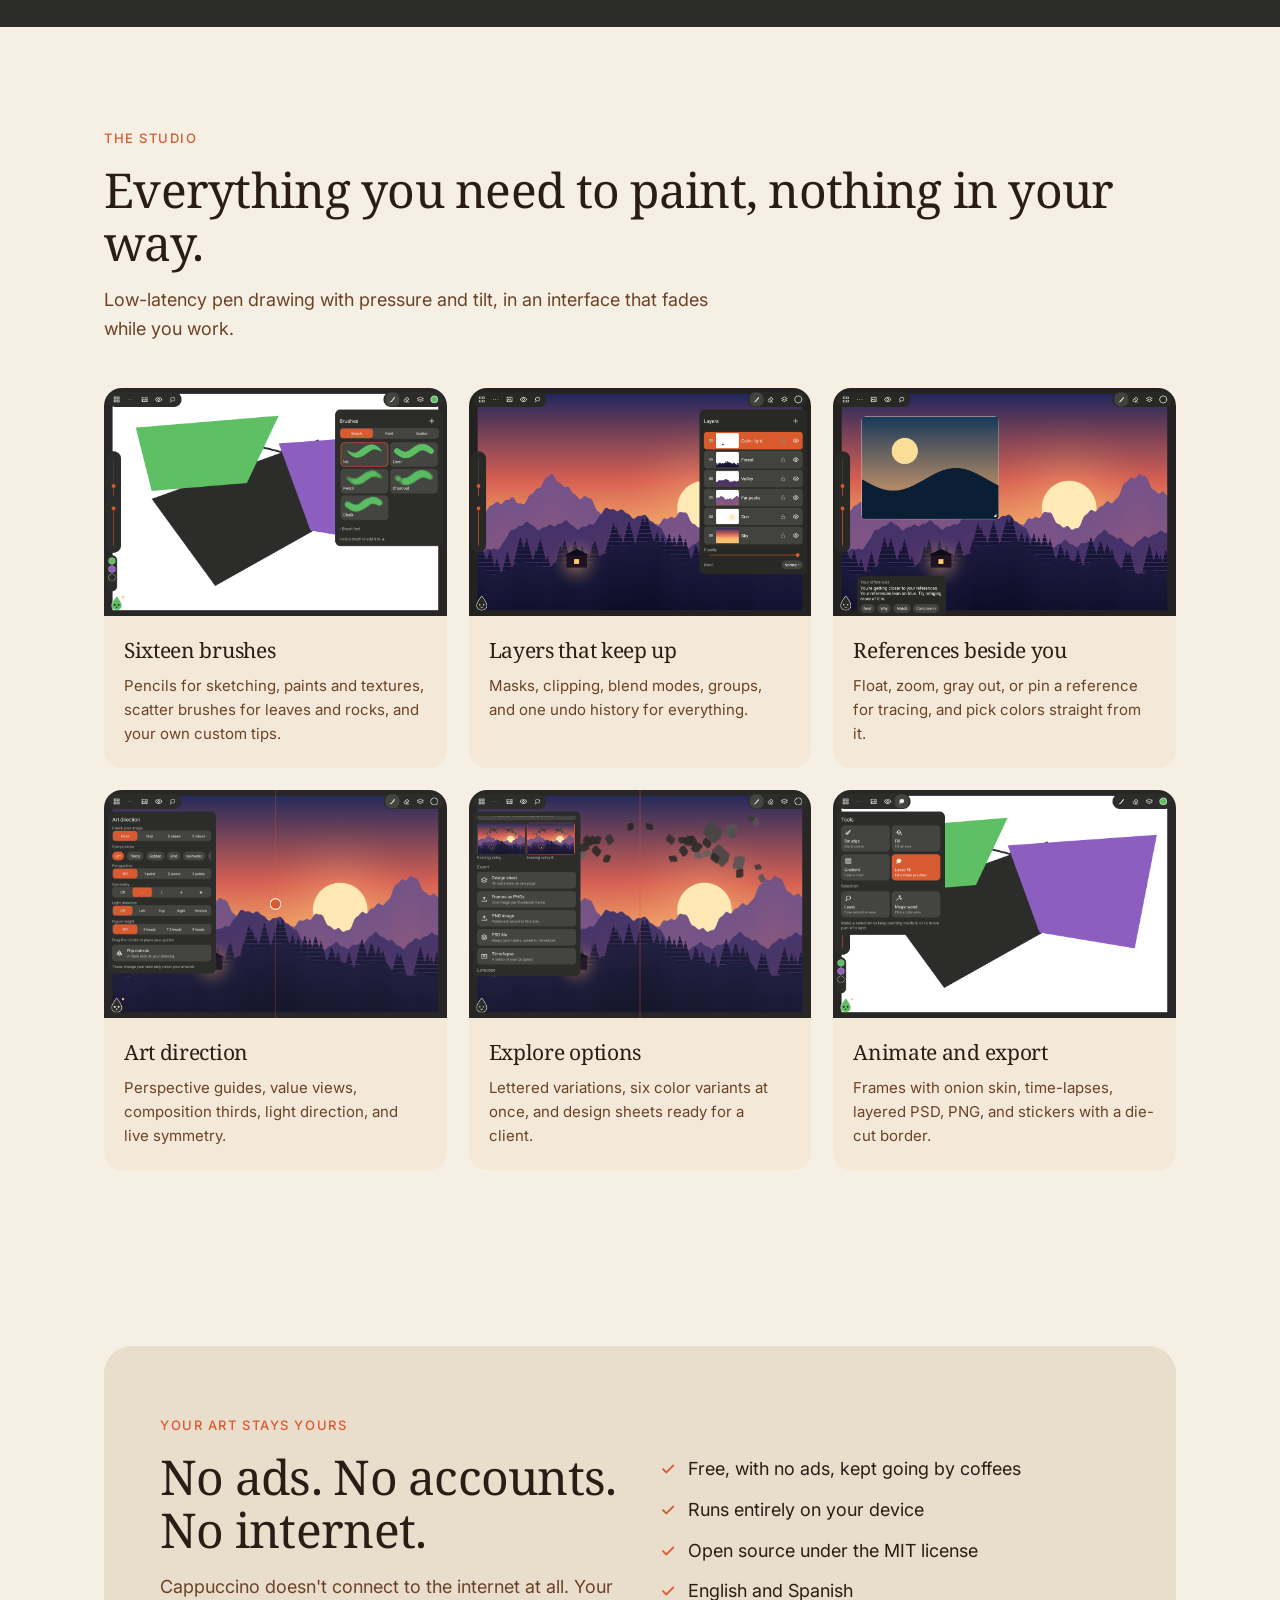
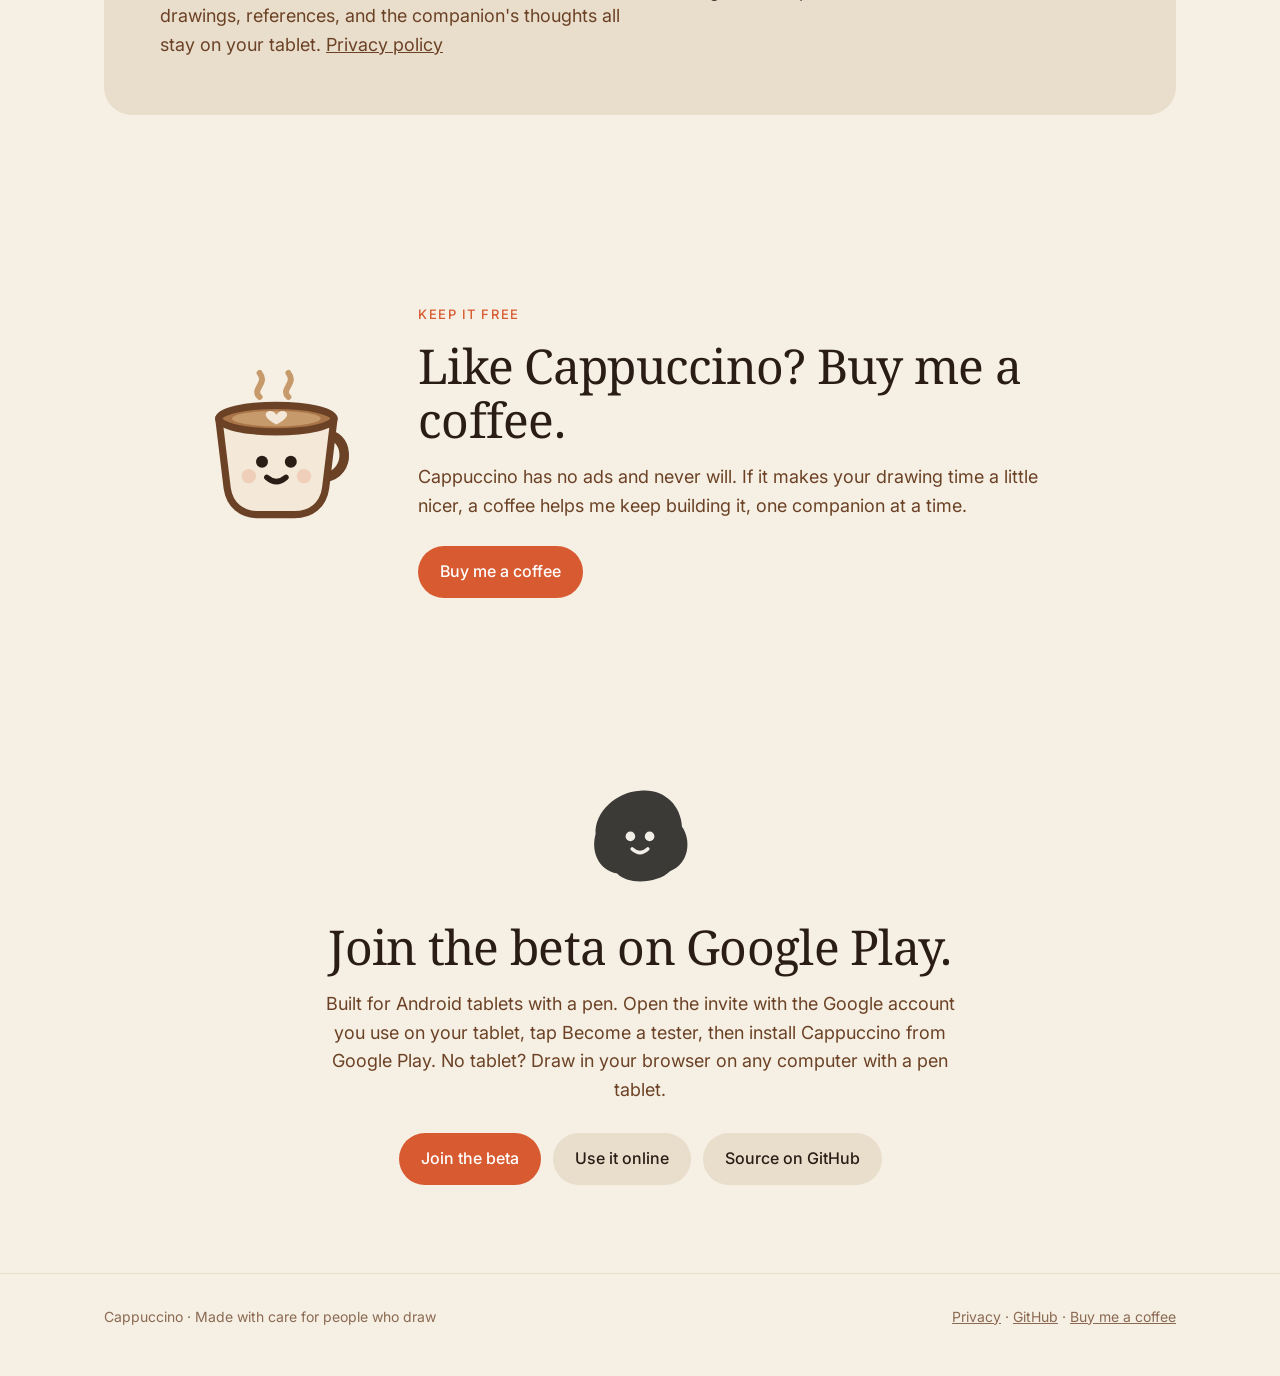
==== commit fe58b315: "closed beta invite link" ====
--- a/docs/index.html
+++ b/docs/index.html
@@ -56,7 +56,6 @@
     background: var(--oat); color: var(--espresso); text-decoration: none; font-weight: 500; font-size: 16px;
   }
   .button.primary { background: var(--accent); color: #fff; }
-  .button.soon { cursor: default; }
   .tags { display: flex; flex-wrap: wrap; gap: 18px; margin-top: 28px; color: var(--muted); font-size: 14px; }
   .tags span::before { content: "·"; margin-right: 18px; }
   .tags span:first-child::before { content: none; }
@@ -158,7 +157,7 @@
       <h1>Draw with a little companion.</h1>
       <p class="lede">Cappuccino is a free illustration app for Android tablets. A tiny friend keeps you company while you paint, and leaves a note when it has an idea.</p>
       <div class="buttons">
-        <a class="button primary" href="#download">Get Cappuccino</a>
+        <a class="button primary" href="#download">Join the beta</a>
         <a class="button" href="app/">Use it online</a>
         <a class="button" href="#companion">Meet the companion</a>
       </div>
@@ -284,10 +283,10 @@
           </g>
         </svg>
       </div>
-      <h2>Coming soon to Google Play.</h2>
-      <p class="intro" style="margin-left:auto;margin-right:auto">Built for Android tablets with a pen. Until then, draw in your browser on any computer with a pen tablet, or build the app yourself from the source.</p>
+      <h2>Join the beta on Google Play.</h2>
+      <p class="intro" style="margin-left:auto;margin-right:auto">Built for Android tablets with a pen. Open the invite with the Google account you use on your tablet, tap Become a tester, then install Cappuccino from Google Play. No tablet? Draw in your browser on any computer with a pen tablet.</p>
       <div class="buttons">
-        <span class="button primary soon">Google Play, soon</span>
+        <a class="button primary" href="https://play.google.com/apps/testing/art.cappuccino.paint">Join the beta</a>
         <a class="button" href="app/">Use it online</a>
         <a class="button" href="https://github.com/FedeLoch/cappuccino">Source on GitHub</a>
       </div>
